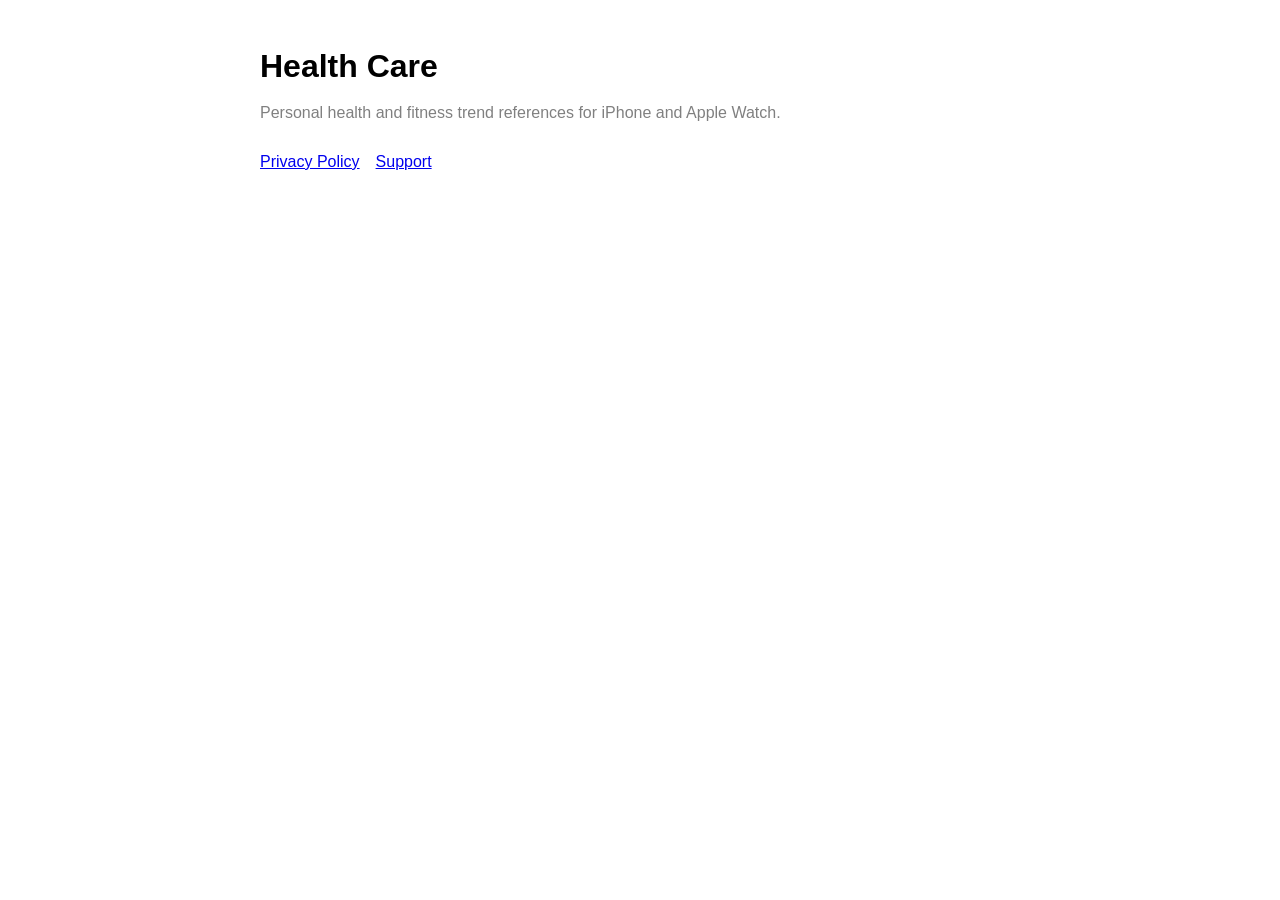
==== index.html @ 988d240f "Add Health Care Pages site" ====
<!doctype html>
<html lang="en">
<head>
  <meta charset="utf-8">
  <meta name="viewport" content="width=device-width, initial-scale=1">
  <title>Health Care</title>
  <link rel="stylesheet" href="./styles.css">
</head>
<body>
  <main>
    <h1>Health Care</h1>
    <p class="meta">Personal health and fitness trend references for iPhone and Apple Watch.</p>
    <nav aria-label="Health Care pages">
      <a href="./privacy/">Privacy Policy</a>
      <a href="./support/">Support</a>
    </nav>
  </main>
</body>
</html>
---- styles.css ----
html {
  color-scheme: light dark;
  font-family: -apple-system, BlinkMacSystemFont, "Segoe UI", sans-serif;
  line-height: 1.55;
}

body {
  margin: 0;
  color: CanvasText;
  background: Canvas;
}

main {
  max-width: 760px;
  margin: 0 auto;
  padding: 48px 20px 64px;
}

h1 {
  margin: 0 0 8px;
  font-size: 2rem;
  line-height: 1.15;
}

h2 {
  margin-top: 32px;
}

p,
li {
  font-size: 1rem;
}

.meta {
  color: GrayText;
}

nav {
  display: flex;
  gap: 16px;
  flex-wrap: wrap;
  margin-top: 24px;
}

a {
  color: LinkText;
}
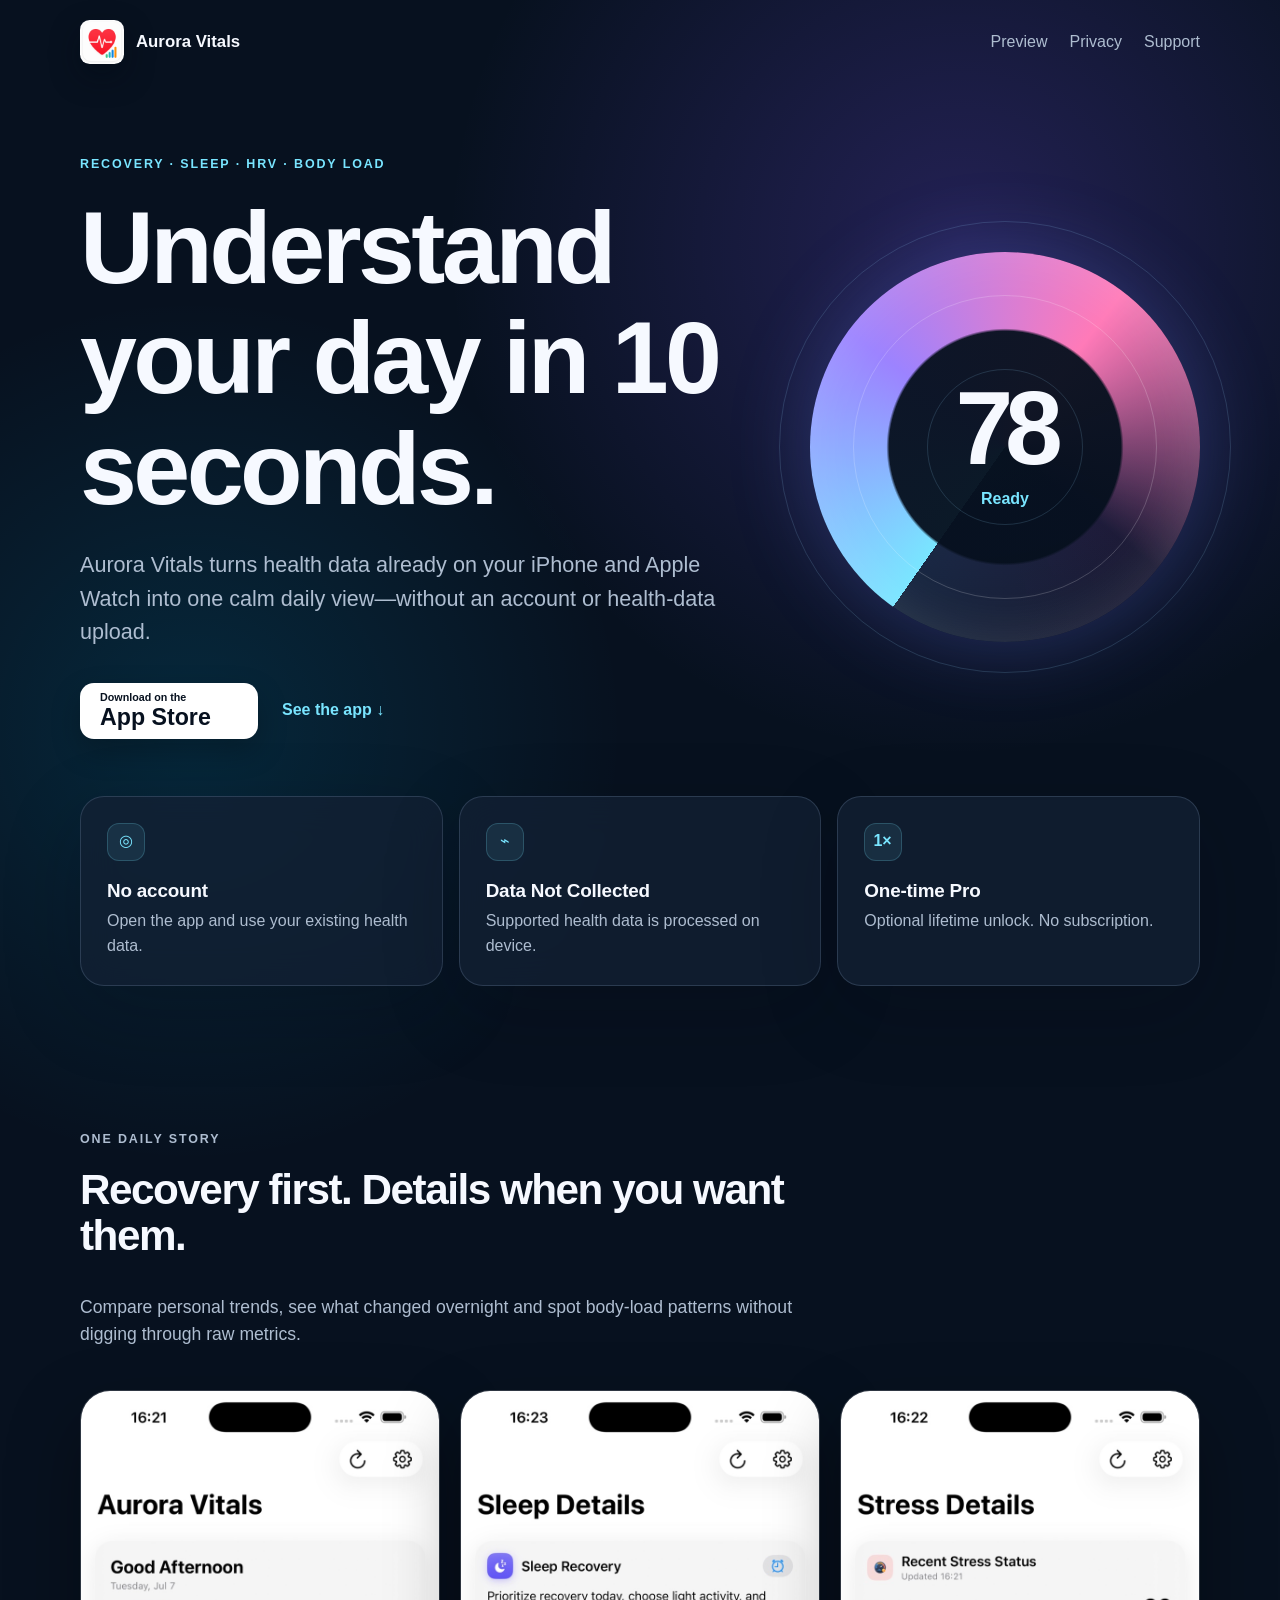
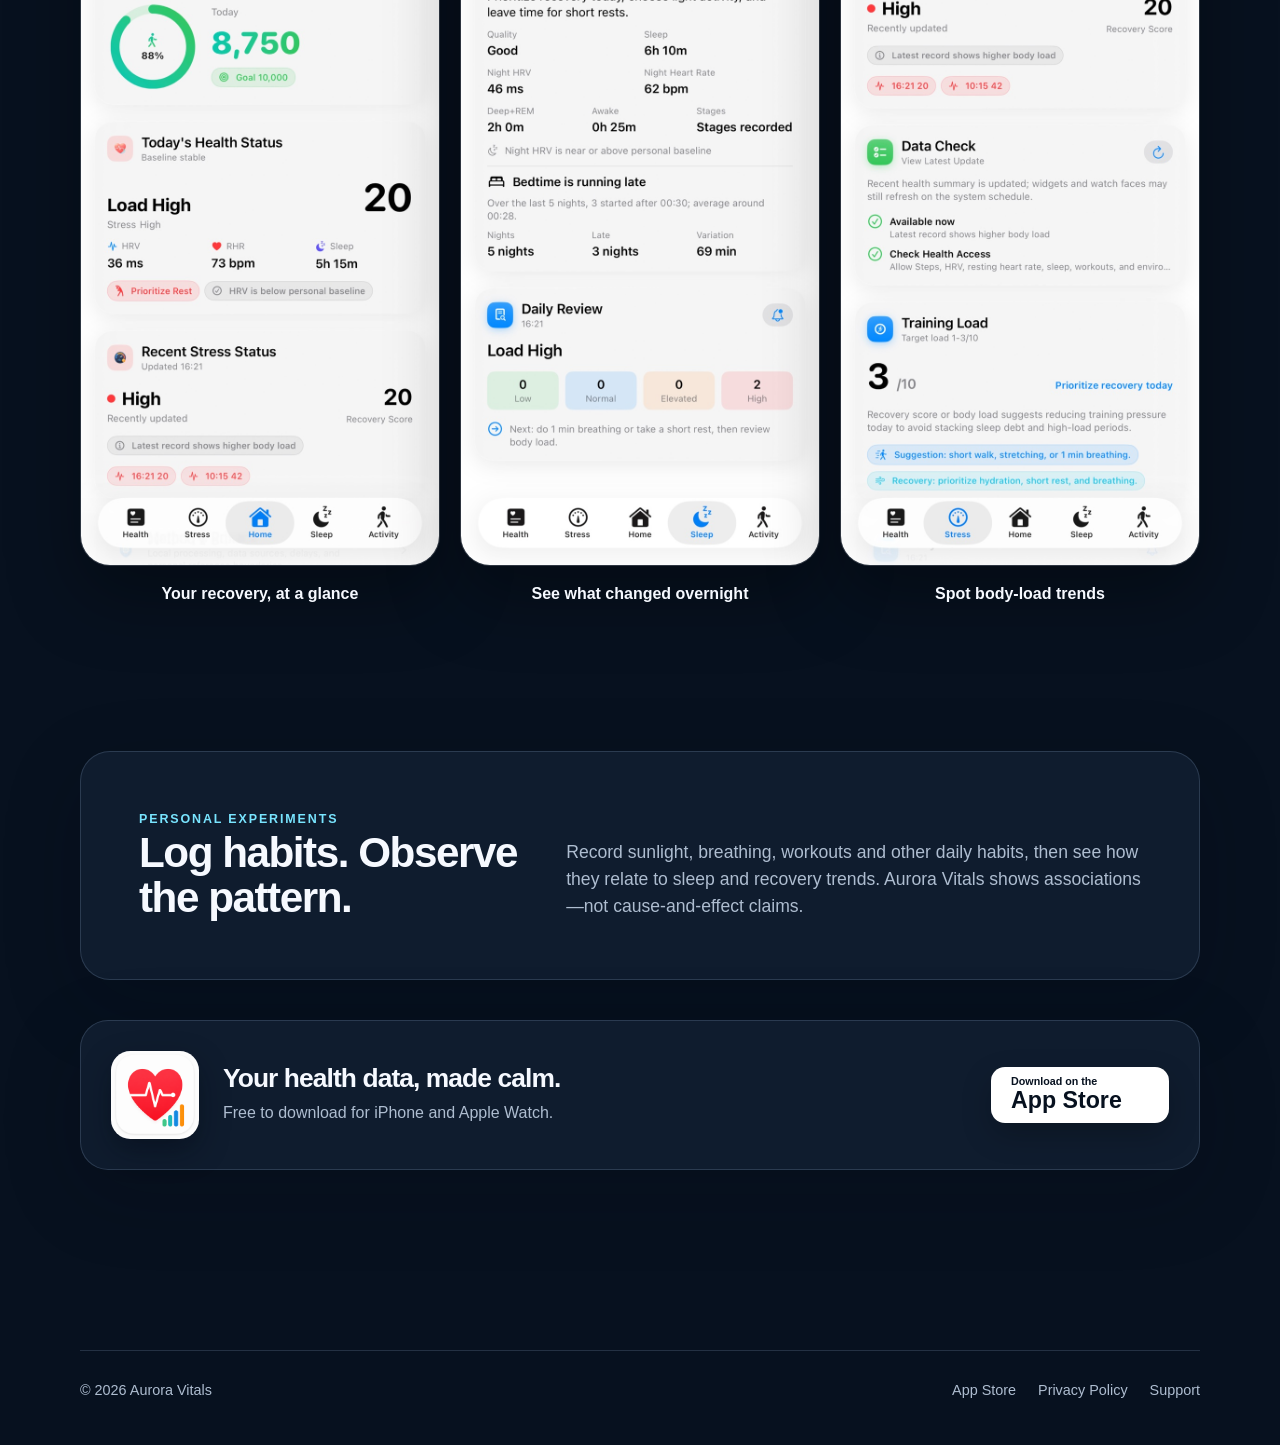
==== commit 77043475: "feat: add Aurora Vitals acquisition landing page" ====
--- a/index.html
+++ b/index.html
@@ -3,17 +3,127 @@
 <head>
   <meta charset="utf-8">
   <meta name="viewport" content="width=device-width, initial-scale=1">
-  <title>Health Care</title>
+  <title>Aurora Vitals — Recovery, Sleep &amp; Body Load</title>
+  <meta name="description" content="See recovery, sleep, HRV and body load in one calm daily view. No account; health data stays on device.">
+  <meta name="apple-itunes-app" content="app-id=6788286836">
+  <link rel="canonical" href="https://atalia.github.io/health-care-pages/">
+  <link rel="icon" href="./assets/app-icon.png">
+  <link rel="apple-touch-icon" href="./assets/app-icon.png">
+  <meta property="og:type" content="website">
+  <meta property="og:site_name" content="Aurora Vitals">
+  <meta property="og:title" content="Aurora Vitals — Recovery at a glance">
+  <meta property="og:description" content="Understand recovery, sleep and body load in 10 seconds. No account; health data stays on device.">
+  <meta property="og:url" content="https://atalia.github.io/health-care-pages/">
+  <meta property="og:image" content="https://atalia.github.io/health-care-pages/assets/aurora-vitals-og.png">
+  <meta property="og:image:width" content="1200">
+  <meta property="og:image:height" content="630">
+  <meta property="og:image:alt" content="Aurora Vitals — recovery, sleep and body load at a glance">
+  <meta name="twitter:card" content="summary_large_image">
   <link rel="stylesheet" href="./styles.css">
 </head>
 <body>
-  <main>
-    <h1>Health Care</h1>
-    <p class="meta">Personal health and fitness trend references for iPhone and Apple Watch.</p>
-    <nav aria-label="Health Care pages">
+  <header class="site-header">
+    <a class="brand" href="./" aria-label="Aurora Vitals home">
+      <img src="./assets/app-icon.png" alt="" width="44" height="44">
+      <span>Aurora Vitals</span>
+    </a>
+    <nav aria-label="Primary navigation">
+      <a href="#preview">Preview</a>
+      <a href="./privacy/">Privacy</a>
+      <a href="./support/">Support</a>
+    </nav>
+  </header>
+
+  <main class="landing">
+    <section class="hero">
+      <div>
+        <p class="eyebrow">Recovery · Sleep · HRV · Body load</p>
+        <h1>Understand your day in&nbsp;10 seconds.</h1>
+        <p class="hero-copy">Aurora Vitals turns health data already on your iPhone and Apple Watch into one calm daily view—without an account or health-data upload.</p>
+        <div class="hero-actions">
+          <a class="store-button" href="https://apps.apple.com/app/id6788286836" aria-label="Download Aurora Vitals on the App Store">
+            <span class="store-button-small">Download on the</span>
+            <span class="store-button-large">App Store</span>
+          </a>
+          <a class="text-link" href="#preview">See the app <span aria-hidden="true">↓</span></a>
+        </div>
+      </div>
+      <div class="aurora-mark" aria-hidden="true">
+        <span class="aurora-ring aurora-ring-outer"></span>
+        <span class="aurora-ring aurora-ring-inner"></span>
+        <span class="aurora-score">78</span>
+        <span class="aurora-label">Ready</span>
+      </div>
+    </section>
+
+    <section class="trust-grid" aria-label="Product commitments">
+      <article>
+        <span class="trust-icon" aria-hidden="true">◎</span>
+        <h2>No account</h2>
+        <p>Open the app and use your existing health data.</p>
+      </article>
+      <article>
+        <span class="trust-icon" aria-hidden="true">⌁</span>
+        <h2>Data Not Collected</h2>
+        <p>Supported health data is processed on device.</p>
+      </article>
+      <article>
+        <span class="trust-icon" aria-hidden="true">1×</span>
+        <h2>One-time Pro</h2>
+        <p>Optional lifetime unlock. No subscription.</p>
+      </article>
+    </section>
+
+    <section class="preview" id="preview">
+      <div class="section-heading">
+        <p class="eyebrow">One daily story</p>
+        <h2>Recovery first. Details when you want them.</h2>
+        <p>Compare personal trends, see what changed overnight and spot body-load patterns without digging through raw metrics.</p>
+      </div>
+      <div class="screenshot-grid">
+        <figure>
+          <img src="./assets/screenshots/recovery.jpg" alt="Aurora Vitals recovery overview" loading="lazy">
+          <figcaption>Your recovery, at a glance</figcaption>
+        </figure>
+        <figure>
+          <img src="./assets/screenshots/sleep-hrv.jpg" alt="Aurora Vitals sleep and HRV view" loading="lazy">
+          <figcaption>See what changed overnight</figcaption>
+        </figure>
+        <figure>
+          <img src="./assets/screenshots/body-load.jpg" alt="Aurora Vitals body-load trend view" loading="lazy">
+          <figcaption>Spot body-load trends</figcaption>
+        </figure>
+      </div>
+    </section>
+
+    <section class="habit-loop">
+      <div>
+        <p class="eyebrow">Personal experiments</p>
+        <h2>Log habits. Observe the pattern.</h2>
+      </div>
+      <p>Record sunlight, breathing, workouts and other daily habits, then see how they relate to sleep and recovery trends. Aurora Vitals shows associations—not cause-and-effect claims.</p>
+    </section>
+
+    <section class="final-cta">
+      <img src="./assets/app-icon.png" alt="" width="88" height="88">
+      <div>
+        <h2>Your health data, made calm.</h2>
+        <p>Free to download for iPhone and Apple Watch.</p>
+      </div>
+      <a class="store-button" href="https://apps.apple.com/app/id6788286836" aria-label="Download Aurora Vitals on the App Store">
+        <span class="store-button-small">Download on the</span>
+        <span class="store-button-large">App Store</span>
+      </a>
+    </section>
+  </main>
+
+  <footer>
+    <span>© 2026 Aurora Vitals</span>
+    <nav aria-label="Footer">
+      <a href="https://apps.apple.com/app/id6788286836">App Store</a>
       <a href="./privacy/">Privacy Policy</a>
       <a href="./support/">Support</a>
     </nav>
-  </main>
+  </footer>
 </body>
 </html>
--- a/styles.css
+++ b/styles.css
@@ -1,29 +1,116 @@
+:root {
+  color-scheme: dark;
+  font-family: -apple-system, BlinkMacSystemFont, "SF Pro Display", "Segoe UI", sans-serif;
+  font-synthesis: none;
+  --bg: #07111f;
+  --surface: rgba(19, 32, 52, 0.78);
+  --surface-strong: #13243b;
+  --line: rgba(184, 218, 255, 0.16);
+  --text: #f6f9ff;
+  --muted: #aebdd0;
+  --cyan: #79e5ff;
+  --violet: #9c83ff;
+  --pink: #ff7ab8;
+}
+
+* {
+  box-sizing: border-box;
+}
+
 html {
-  color-scheme: light dark;
-  font-family: -apple-system, BlinkMacSystemFont, "Segoe UI", sans-serif;
+  scroll-behavior: smooth;
+}
+
+body {
+  min-height: 100vh;
+  margin: 0;
+  color: var(--text);
+  background:
+    radial-gradient(circle at 75% 8%, rgba(126, 85, 255, 0.24), transparent 32rem),
+    radial-gradient(circle at 15% 24%, rgba(0, 198, 255, 0.13), transparent 27rem),
+    var(--bg);
   line-height: 1.55;
 }
 
-body {
-  margin: 0;
-  color: CanvasText;
-  background: Canvas;
+a {
+  color: var(--cyan);
+  text-underline-offset: 0.2em;
+}
+
+.site-header,
+footer {
+  width: min(1120px, calc(100% - 40px));
+  margin: 0 auto;
+  display: flex;
+  align-items: center;
+  justify-content: space-between;
+  gap: 24px;
+}
+
+.site-header {
+  min-height: 84px;
+}
+
+.site-header nav,
+footer nav {
+  display: flex;
+  flex-wrap: wrap;
+  gap: 22px;
+}
+
+.site-header nav a,
+footer a {
+  color: var(--muted);
+  text-decoration: none;
+}
+
+.site-header nav a:hover,
+footer a:hover {
+  color: var(--text);
+}
+
+.brand {
+  display: inline-flex;
+  align-items: center;
+  gap: 12px;
+  color: var(--text);
+  font-size: 1.05rem;
+  font-weight: 700;
+  text-decoration: none;
+}
+
+.brand img,
+.final-cta img {
+  border-radius: 22%;
+  box-shadow: 0 12px 30px rgba(3, 9, 18, 0.42);
 }
 
 main {
+  width: min(860px, calc(100% - 40px));
+  margin: 0 auto;
+  padding: 56px 0 80px;
+}
+
+main.landing {
+  width: min(1120px, calc(100% - 40px));
+  padding-top: 48px;
+}
+
+h1,
+h2 {
+  margin-top: 0;
+  letter-spacing: -0.035em;
+  line-height: 1.08;
+}
+
+h1 {
   max-width: 760px;
-  margin: 0 auto;
-  padding: 48px 20px 64px;
-}
-
-h1 {
-  margin: 0 0 8px;
-  font-size: 2rem;
-  line-height: 1.15;
+  margin-bottom: 24px;
+  font-size: clamp(3.25rem, 8vw, 6.7rem);
 }
 
 h2 {
-  margin-top: 32px;
+  font-size: clamp(1.7rem, 3.3vw, 3rem);
 }
 
 p,
@@ -31,17 +118,333 @@
   font-size: 1rem;
 }
 
-.meta {
-  color: GrayText;
-}
-
-nav {
+.meta,
+.section-heading > p,
+.hero-copy,
+.habit-loop > p,
+.final-cta p,
+footer {
+  color: var(--muted);
+}
+
+.hero {
+  min-height: 630px;
+  display: grid;
+  grid-template-columns: minmax(0, 1fr) minmax(260px, 390px);
+  align-items: center;
+  gap: clamp(40px, 7vw, 100px);
+}
+
+.eyebrow {
+  margin: 0 0 18px;
+  color: var(--cyan);
+  font-size: 0.78rem;
+  font-weight: 700;
+  letter-spacing: 0.15em;
+  text-transform: uppercase;
+}
+
+.hero-copy {
+  max-width: 680px;
+  margin: 0;
+  font-size: clamp(1.1rem, 2vw, 1.35rem);
+}
+
+.hero-actions {
+  margin-top: 34px;
   display: flex;
+  align-items: center;
+  flex-wrap: wrap;
+  gap: 24px;
+}
+
+.store-button {
+  min-width: 178px;
+  padding: 9px 20px 10px;
+  display: inline-grid;
+  color: #07111f;
+  background: #fff;
+  border-radius: 14px;
+  line-height: 1;
+  text-decoration: none;
+  box-shadow: 0 12px 30px rgba(0, 0, 0, 0.24);
+}
+
+.store-button:hover {
+  transform: translateY(-1px);
+}
+
+.store-button-small {
+  font-size: 0.67rem;
+  font-weight: 600;
+}
+
+.store-button-large {
+  margin-top: 3px;
+  font-size: 1.45rem;
+  font-weight: 700;
+}
+
+.text-link {
+  font-weight: 700;
+  text-decoration: none;
+}
+
+.aurora-mark {
+  position: relative;
+  aspect-ratio: 1;
+  display: grid;
+  place-content: center;
+  border-radius: 50%;
+  background:
+    radial-gradient(circle, rgba(7, 17, 31, 0.96) 0 42%, transparent 43%),
+    conic-gradient(from 215deg, var(--cyan), var(--violet), var(--pink), rgba(255, 122, 184, 0.05) 76%, rgba(121, 229, 255, 0.08));
+  box-shadow:
+    0 0 80px rgba(107, 132, 255, 0.25),
+    inset 0 0 60px rgba(255, 255, 255, 0.12);
+}
+
+.aurora-mark::before {
+  content: "";
+  position: absolute;
+  inset: 11%;
+  border-radius: inherit;
+  border: 1px solid rgba(255, 255, 255, 0.19);
+}
+
+.aurora-ring {
+  position: absolute;
+  border: 1px solid rgba(149, 216, 255, 0.16);
+  border-radius: 50%;
+}
+
+.aurora-ring-outer {
+  inset: -8%;
+}
+
+.aurora-ring-inner {
+  inset: 30%;
+}
+
+.aurora-score,
+.aurora-label {
+  position: relative;
+  z-index: 1;
+  text-align: center;
+}
+
+.aurora-score {
+  font-size: clamp(4rem, 9vw, 6.5rem);
+  font-weight: 730;
+  letter-spacing: -0.08em;
+  line-height: 0.9;
+}
+
+.aurora-label {
+  margin-top: 12px;
+  color: var(--cyan);
+  font-weight: 700;
+}
+
+.trust-grid {
+  margin: 34px 0 144px;
+  display: grid;
+  grid-template-columns: repeat(3, 1fr);
   gap: 16px;
+}
+
+.trust-grid article,
+.habit-loop,
+.final-cta {
+  border: 1px solid var(--line);
+  background: var(--surface);
+  box-shadow: 0 24px 80px rgba(2, 8, 18, 0.2);
+  backdrop-filter: blur(18px);
+}
+
+.trust-grid article {
+  padding: 26px;
+  border-radius: 24px;
+}
+
+.trust-grid h2 {
+  margin: 20px 0 8px;
+  font-size: 1.18rem;
+  letter-spacing: -0.01em;
+}
+
+.trust-grid p {
+  margin: 0;
+  color: var(--muted);
+}
+
+.trust-icon {
+  width: 38px;
+  height: 38px;
+  display: grid;
+  place-items: center;
+  color: var(--cyan);
+  background: rgba(121, 229, 255, 0.09);
+  border: 1px solid rgba(121, 229, 255, 0.2);
+  border-radius: 12px;
+  font-weight: 750;
+}
+
+.section-heading {
+  max-width: 740px;
+  margin-bottom: 42px;
+}
+
+.section-heading > p:last-child {
+  font-size: 1.1rem;
+}
+
+.screenshot-grid {
+  display: grid;
+  grid-template-columns: repeat(3, minmax(0, 1fr));
+  gap: 20px;
+}
+
+figure {
+  margin: 0;
+  min-width: 0;
+}
+
+figure img {
+  width: 100%;
+  display: block;
+  border: 1px solid rgba(255, 255, 255, 0.16);
+  border-radius: 30px;
+  box-shadow: 0 30px 70px rgba(0, 0, 0, 0.34);
+}
+
+figcaption {
+  margin-top: 16px;
+  color: var(--text);
+  font-weight: 700;
+  text-align: center;
+}
+
+.habit-loop {
+  margin: 144px 0 40px;
+  padding: clamp(30px, 5vw, 58px);
+  display: grid;
+  grid-template-columns: 0.8fr 1.2fr;
+  gap: 44px;
+  border-radius: 30px;
+}
+
+.habit-loop h2,
+.habit-loop p {
+  margin-bottom: 0;
+}
+
+.habit-loop > p {
+  align-self: end;
+  font-size: 1.1rem;
+}
+
+.final-cta {
+  margin-bottom: 100px;
+  padding: 30px;
+  display: grid;
+  grid-template-columns: auto 1fr auto;
+  align-items: center;
+  gap: 24px;
+  border-radius: 28px;
+}
+
+.final-cta h2,
+.final-cta p {
+  margin: 0;
+}
+
+.final-cta h2 {
+  margin-bottom: 8px;
+  font-size: 1.65rem;
+}
+
+footer {
+  padding: 28px 0 44px;
+  border-top: 1px solid var(--line);
+  font-size: 0.9rem;
+}
+
+main:not(.landing) h1 {
+  font-size: clamp(2.2rem, 7vw, 4rem);
+}
+
+main:not(.landing) h2 {
+  margin-top: 42px;
+  font-size: 1.55rem;
+  letter-spacing: -0.015em;
+}
+
+main:not(.landing) nav {
+  margin-top: 48px;
+  display: flex;
   flex-wrap: wrap;
-  margin-top: 24px;
-}
-
-a {
-  color: LinkText;
-}
+  gap: 20px;
+}
+
+@media (max-width: 800px) {
+  .site-header {
+    min-height: 74px;
+  }
+
+  .site-header nav a:first-child {
+    display: none;
+  }
+
+  .hero {
+    min-height: auto;
+    padding: 80px 0 110px;
+    grid-template-columns: 1fr;
+  }
+
+  .aurora-mark {
+    width: min(80vw, 370px);
+    justify-self: center;
+  }
+
+  .trust-grid {
+    margin-bottom: 110px;
+    grid-template-columns: 1fr;
+  }
+
+  .screenshot-grid {
+    grid-template-columns: repeat(3, 72vw);
+    margin-right: -20px;
+    padding-right: 20px;
+    overflow-x: auto;
+    scroll-snap-type: x mandatory;
+  }
+
+  .screenshot-grid figure {
+    scroll-snap-align: center;
+  }
+
+  .habit-loop,
+  .final-cta {
+    grid-template-columns: 1fr;
+  }
+
+  .final-cta .store-button {
+    justify-self: start;
+  }
+
+  footer {
+    align-items: flex-start;
+    flex-direction: column;
+  }
+}
+
+@media (prefers-reduced-motion: reduce) {
+  html {
+    scroll-behavior: auto;
+  }
+
+  .store-button:hover {
+    transform: none;
+  }
+}
